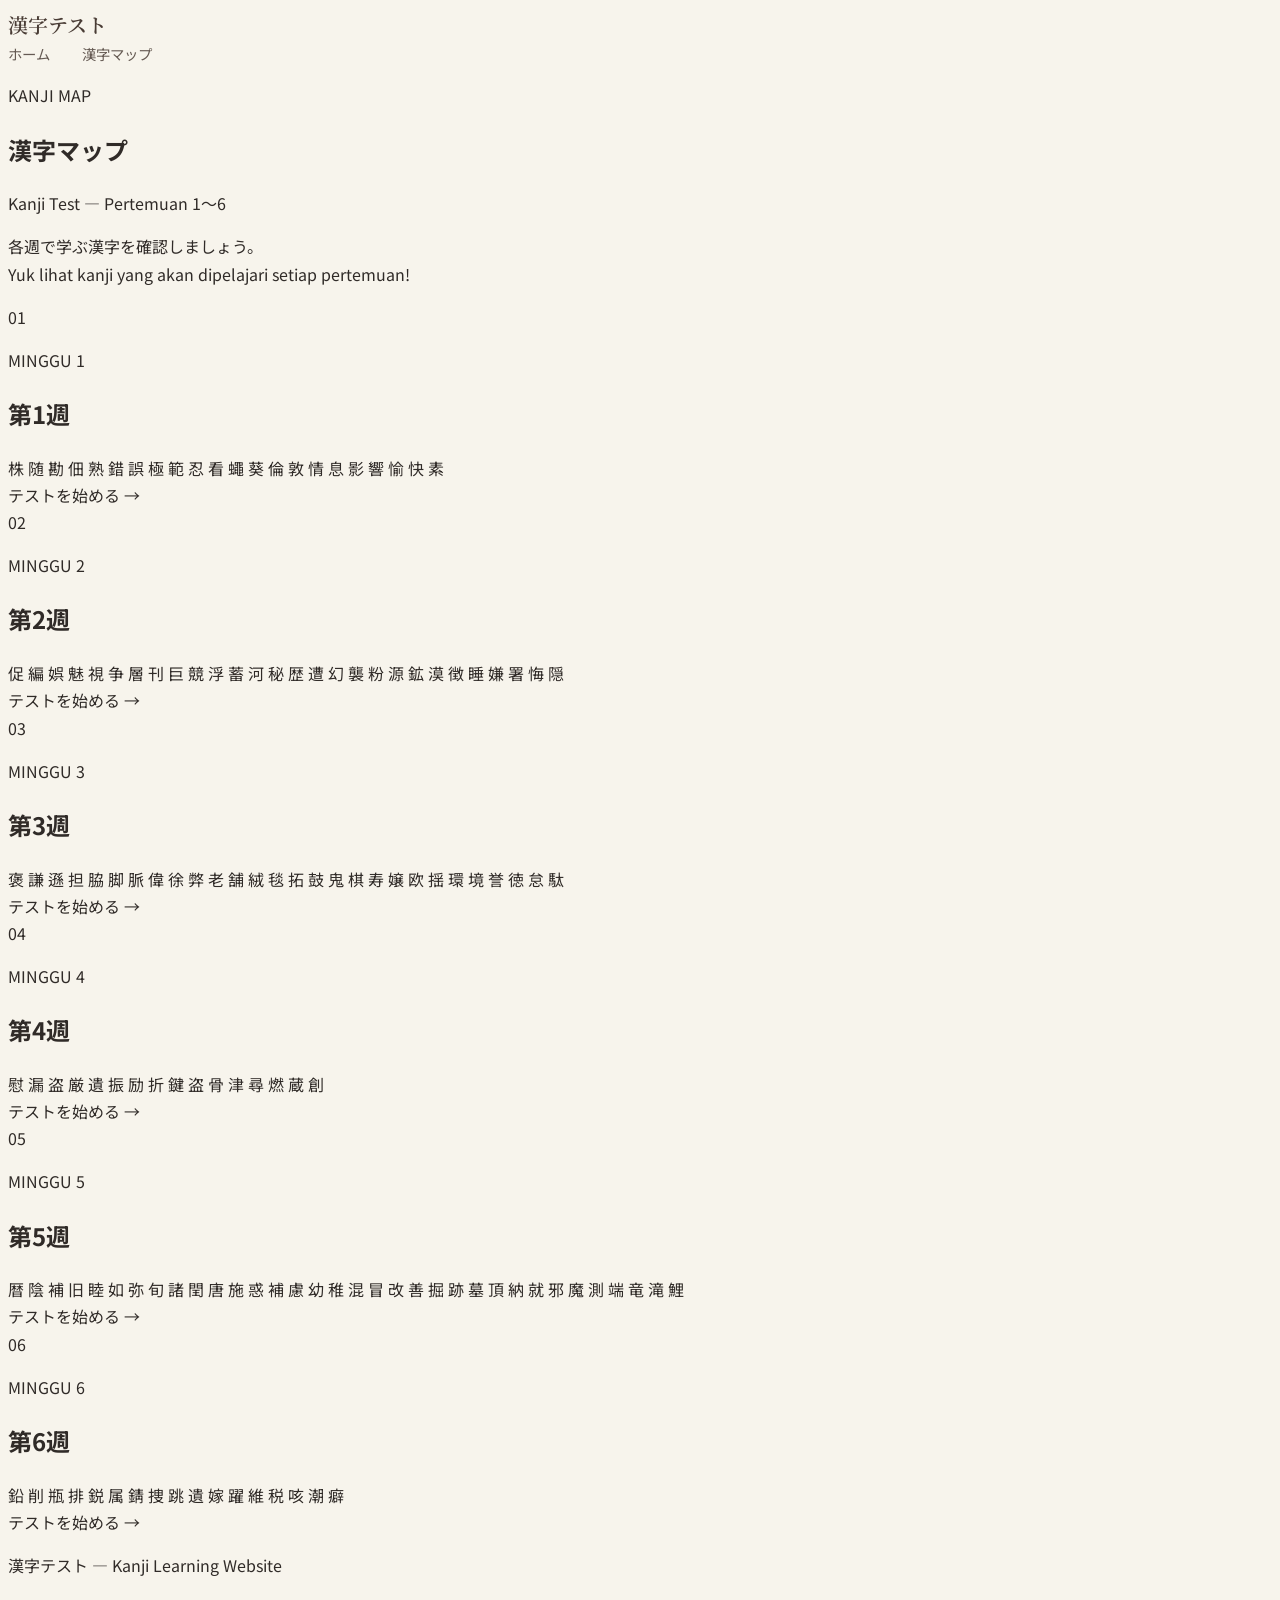
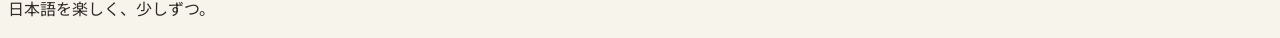
==== maps.html @ 0c9dfba2 "Add files via upload" ====
<!DOCTYPE html>
<html lang="ja">
<head>
    <meta charset="UTF-8">
    <meta name="viewport" content="width=device-width, initial-scale=1.0">

    <title>漢字マップ | Kanji Map</title>

    <!-- Google Fonts -->
    <link rel="preconnect" href="https://fonts.googleapis.com">
    <link rel="preconnect" href="https://fonts.gstatic.com" crossorigin>
    <link href="https://fonts.googleapis.com/css2?family=Noto+Sans+JP:wght@400;500;600;700&family=Noto+Serif+JP:wght@400;500;600&display=swap" rel="stylesheet">

    <!-- CSS -->
    <link rel="stylesheet" href="style.css">
</head>

<body>

    <!-- ================= HEADER ================= -->
    <header class="site-header">
        <div class="header-inner">

            <a href="index.html" class="logo">
                漢字テスト
            </a>

            <nav class="nav-menu">
                <a href="index.html">ホーム</a>
                <a href="maps.html" class="active">漢字マップ</a>
            </nav>

        </div>
    </header>


    <!-- ================= MAIN ================= -->
    <main class="map-page">

        <!-- Page Title -->
        <section class="map-hero">
            <p class="map-label">KANJI MAP</p>

            <h1>漢字マップ</h1>

            <p class="map-subtitle">
                Kanji Test — Pertemuan 1〜6
            </p>

            <p class="map-description">
                各週で学ぶ漢字を確認しましょう。
                <br>
                Yuk lihat kanji yang akan dipelajari setiap pertemuan!
            </p>
        </section>


        <!-- ================= MINGGU 1 ================= -->
        <section class="kanji-week">

            <div class="week-header">
                <span class="week-number">01</span>

                <div>
                    <p class="week-label">MINGGU 1</p>
                    <h2>第1週</h2>
                </div>
            </div>

            <div class="kanji-list">

                <span>株</span>
                <span>随</span>
                <span>勘</span>
                <span>佃</span>
                <span>熟</span>
                <span>錯</span>
                <span>誤</span>
                <span>極</span>
                <span>範</span>
                <span>忍</span>
                <span>看</span>
                <span>蠅</span>
                <span>葵</span>
                <span>倫</span>
                <span>敦</span>
                <span>情</span>
                <span>息</span>
                <span>影</span>
                <span>響</span>
                <span>愉</span>
                <span>快</span>
                <span>素</span>

            </div>

            <a href="pertemuan1.html" class="week-button">
                テストを始める →
            </a>

        </section>


        <!-- ================= MINGGU 2 ================= -->
        <section class="kanji-week">

            <div class="week-header">
                <span class="week-number">02</span>

                <div>
                    <p class="week-label">MINGGU 2</p>
                    <h2>第2週</h2>
                </div>
            </div>

            <div class="kanji-list">

                <span>促</span>
                <span>編</span>
                <span>娯</span>
                <span>魅</span>
                <span>視</span>
                <span>争</span>
                <span>層</span>
                <span>刊</span>
                <span>巨</span>
                <span>競</span>
                <span>浮</span>
                <span>蓄</span>
                <span>河</span>
                <span>秘</span>
                <span>歴</span>
                <span>遭</span>
                <span>幻</span>
                <span>襲</span>
                <span>粉</span>
                <span>源</span>
                <span>鉱</span>
                <span>漠</span>
                <span>徴</span>
                <span>睡</span>
                <span>嫌</span>
                <span>署</span>
                <span>悔</span>
                <span>隠</span>

            </div>

            <a href="pertemuan2.html" class="week-button">
                テストを始める →
            </a>

        </section>


        <!-- ================= MINGGU 3 ================= -->
        <section class="kanji-week">

            <div class="week-header">
                <span class="week-number">03</span>

                <div>
                    <p class="week-label">MINGGU 3</p>
                    <h2>第3週</h2>
                </div>
            </div>

            <div class="kanji-list">

                <span>褒</span>
                <span>謙</span>
                <span>遜</span>
                <span>担</span>
                <span>脇</span>
                <span>脚</span>
                <span>脈</span>
                <span>偉</span>
                <span>徐</span>
                <span>弊</span>
                <span>老</span>
                <span>舗</span>
                <span>絨</span>
                <span>毯</span>
                <span>拓</span>
                <span>鼓</span>
                <span>鬼</span>
                <span>棋</span>
                <span>寿</span>
                <span>嬢</span>
                <span>欧</span>
                <span>揺</span>
                <span>環</span>
                <span>境</span>
                <span>誉</span>
                <span>徳</span>
                <span>怠</span>
                <span>駄</span>

            </div>

            <a href="pertemuan3.html" class="week-button">
                テストを始める →
            </a>

        </section>


        <!-- ================= MINGGU 4 ================= -->
        <section class="kanji-week">

            <div class="week-header">
                <span class="week-number">04</span>

                <div>
                    <p class="week-label">MINGGU 4</p>
                    <h2>第4週</h2>
                </div>
            </div>

            <div class="kanji-list">

                <span>慰</span>
                <span>漏</span>
                <span>盗</span>
                <span>厳</span>
                <span>遺</span>
                <span>振</span>
                <span>励</span>
                <span>折</span>
                <span>鍵</span>
                <span>盗</span>
                <span>骨</span>
                <span>津</span>
                <span>尋</span>
                <span>燃</span>
                <span>蔵</span>
                <span>創</span>

            </div>

            <a href="pertemuan4.html" class="week-button">
                テストを始める →
            </a>

        </section>


        <!-- ================= MINGGU 5 ================= -->
        <section class="kanji-week">

            <div class="week-header">
                <span class="week-number">05</span>

                <div>
                    <p class="week-label">MINGGU 5</p>
                    <h2>第5週</h2>
                </div>
            </div>

            <div class="kanji-list">

                <span>暦</span>
                <span>陰</span>
                <span>補</span>
                <span>旧</span>
                <span>睦</span>
                <span>如</span>
                <span>弥</span>
                <span>旬</span>
                <span>諸</span>
                <span>閏</span>
                <span>唐</span>
                <span>施</span>
                <span>惑</span>
                <span>補</span>
                <span>慮</span>
                <span>幼</span>
                <span>稚</span>
                <span>混</span>
                <span>冒</span>
                <span>改</span>
                <span>善</span>
                <span>掘</span>
                <span>跡</span>
                <span>墓</span>
                <span>頂</span>
                <span>納</span>
                <span>就</span>
                <span>邪</span>
                <span>魔</span>
                <span>測</span>
                <span>端</span>
                <span>竜</span>
                <span>滝</span>
                <span>鯉</span>

            </div>

            <a href="pertemuan5.html" class="week-button">
                テストを始める →
            </a>

        </section>


        <!-- ================= MINGGU 6 ================= -->
        <section class="kanji-week">

            <div class="week-header">
                <span class="week-number">06</span>

                <div>
                    <p class="week-label">MINGGU 6</p>
                    <h2>第6週</h2>
                </div>
            </div>

            <div class="kanji-list">

                <span>鉛</span>
                <span>削</span>
                <span>瓶</span>
                <span>排</span>
                <span>鋭</span>
                <span>属</span>
                <span>錆</span>
                <span>捜</span>
                <span>跳</span>
                <span>遺</span>
                <span>嫁</span>
                <span>躍</span>
                <span>維</span>
                <span>税</span>
                <span>咳</span>
                <span>潮</span>
                <span>癖</span>

            </div>

            <a href="pertemuan6.html" class="week-button">
                テストを始める →
            </a>

        </section>

    </main>


    <!-- ================= FOOTER ================= -->
    <footer class="site-footer">
        <p>漢字テスト — Kanji Learning Website</p>
        <p>日本語を楽しく、少しずつ。</p>
    </footer>

</body>
</html>
---- style.css ----
```css
/* =========================================
   BASIC
========================================= */

* {
    margin: 0;
    padding: 0;
    box-sizing: border-box;
}

html {
    scroll-behavior: smooth;
}

body {
    font-family: "Noto Sans JP", sans-serif;
    background: #f7f4ec;
    color: #302b28;
    line-height: 1.7;
    transition: background 0.3s ease, color 0.3s ease;
}

a {
    text-decoration: none;
    color: inherit;
}


/* =========================================
   NAVBAR
========================================= */

.navbar {
    width: 100%;
    height: 72px;

    display: flex;
    align-items: center;
    justify-content: space-between;

    padding: 0 7%;

    background: rgba(247, 244, 236, 0.92);
    border-bottom: 1px solid #e6dfd2;

    position: sticky;
    top: 0;
    z-index: 100;

    backdrop-filter: blur(12px);
}

.logo {
    font-family: "Noto Serif JP", serif;
    font-size: 1.25rem;
    font-weight: 600;
    color: #493c35;
}

.nav-menu {
    display: flex;
    gap: 32px;
}

.nav-menu a {
    font-size: 0.9rem;
    color: #655a53;
    transition: color 0.2s ease;
}

.nav-menu a:hover {
    color: #53677a;
}


/* =========================================
   HERO
========================================= */

.hero {
    min-height: 620px;

    display: flex;
    align-items: center;
    justify-content: space-between;

    padding: 90px 9% 80px;

    position: relative;
    overflow: hidden;

    background:
        radial-gradient(
            circle at 80% 30%,
            rgba(109, 130, 148, 0.14),
            transparent 35%
        ),
        #f7f4ec;
}

.hero-text {
    max-width: 650px;
    position: relative;
    z-index: 2;
}

.welcome-jp {
    font-family: "Noto Serif JP", serif;
    font-size: 1.1rem;
    color: #61778b;
    margin-bottom: 10px;
}

.hero h1 {
    font-family: "Noto Serif JP", serif;
    font-size: clamp(4rem, 9vw, 7.5rem);
    font-weight: 500;
    line-height: 1.15;
    letter-spacing: 0.04em;

    color: #332b27;
}

.hero-subtitle {
    margin-top: 8px;

    font-size: 0.95rem;
    letter-spacing: 0.3em;

    color: #85786e;
}

.hero-description {
    margin-top: 28px;

    font-family: "Noto Serif JP", serif;
    font-size: 1.25rem;

    color: #4b423d;
}

.hero-description-id {
    max-width: 520px;

    margin-top: 6px;

    font-size: 0.95rem;
    color: #756b64;
}

.hero-buttons {
    display: flex;
    flex-wrap: wrap;
    gap: 12px;

    margin-top: 32px;
}


/* =========================================
   BUTTONS
========================================= */

.btn {
    display: inline-flex;
    align-items: center;
    justify-content: center;

    min-height: 48px;
    padding: 0 25px;

    border-radius: 10px;

    font-size: 0.9rem;
    font-weight: 600;

    transition:
        transform 0.2s ease,
        background 0.2s ease,
        border-color 0.2s ease;
}

.btn:hover {
    transform: translateY(-2px);
}

.btn-primary {
    background: #52697c;
    color: #ffffff;
}

.btn-primary:hover {
    background: #44596b;
}

.btn-secondary {
    border: 1px solid #c9c0b5;
    color: #554b45;
    background: rgba(255, 255, 255, 0.45);
}

.btn-secondary:hover {
    border-color: #52697c;
}


/* =========================================
   DECORATIVE KANJI
========================================= */

.hero-kanji {
    width: 390px;
    height: 390px;

    position: relative;

    display: flex;
    align-items: center;
    justify-content: center;

    border-radius: 50%;

    background:
        radial-gradient(
            circle,
            rgba(82, 105, 124, 0.13),
            rgba(82, 105, 124, 0.03) 65%,
            transparent 66%
        );
}

.kanji {
    position: absolute;

    font-family: "Noto Serif JP", serif;

    color: #596f82;

    user-select: none;
}

.kanji-1 {
    font-size: 7rem;
    transform: translate(-75px, -65px);
}

.kanji-2 {
    font-size: 6rem;
    transform: translate(80px, 40px);
}

.kanji-3 {
    font-size: 4rem;
    transform: translate(5px, 105px);

    color: #9a897c;
}


/* =========================================
   WELCOME CARD
========================================= */

.welcome-section {
    padding: 30px 9% 80px;
}

.welcome-card {
    max-width: 1050px;
    margin: auto;

    display: flex;
    align-items: center;
    gap: 22px;

    padding: 26px 30px;

    border: 1px solid #e3dbcf;
    border-radius: 16px;

    background: #fffdf8;

    box-shadow: 0 8px 30px rgba(65, 52, 43, 0.05);
}

.welcome-icon {
    width: 62px;
    height: 62px;

    flex-shrink: 0;

    display: flex;
    align-items: center;
    justify-content: center;

    border-radius: 14px;

    background: #e9eef1;

    font-family: "Noto Serif JP", serif;
    font-size: 1.8rem;

    color: #52697c;
}

.welcome-card h2 {
    font-family: "Noto Serif JP", serif;
    font-size: 1.25rem;

    color: #433a35;
}

.welcome-card p {
    margin-top: 4px;

    font-size: 0.9rem;
    color: #746b64;
}


/* =========================================
   MENU SECTION
========================================= */

.menu-section {
    padding: 20px 9% 100px;
}

.section-heading {
    max-width: 700px;
    margin: 0 auto 42px;

    text-align: center;
}

.section-label {
    font-size: 0.72rem;
    font-weight: 700;

    letter-spacing: 0.2em;

    color: #718394;
}

.section-heading h2 {
    margin-top: 8px;

    font-family: "Noto Serif JP", serif;
    font-size: 2.3rem;
    font-weight: 500;

    color: #3d342f;
}

.section-heading p {
    margin-top: 5px;

    color: #7b716a;
    font-size: 0.9rem;
}


/* =========================================
   MENU GRID
========================================= */

.menu-grid {
    max-width: 1050px;
    margin: auto;

    display: grid;

    grid-template-columns:
        repeat(2, minmax(0, 1fr));

    gap: 16px;
}


/* =========================================
   MENU CARD
========================================= */

.menu-card {
    min-height: 150px;

    display: flex;
    align-items: center;
    gap: 20px;

    padding: 22px;

    position: relative;

    border: 1px solid #e3dbcf;
    border-radius: 16px;

    background: #fffdf8;

    transition:
        transform 0.2s ease,
        box-shadow 0.2s ease,
        border-color 0.2s ease;
}

.menu-card:hover {
    transform: translateY(-4px);

    border-color: #b7c3cc;

    box-shadow:
        0 14px 35px rgba(60, 49, 42, 0.08);
}

.map-card {
    grid-column: 1 / -1;

    background:
        linear-gradient(
            135deg,
            #fffdf8,
            #f0f3f4
        );
}

.card-icon {
    width: 68px;
    height: 68px;

    flex-shrink: 0;

    display: flex;
    align-items: center;
    justify-content: center;

    border-radius: 14px;

    background: #edf0f1;

    font-family: "Noto Serif JP", serif;
    font-size: 2rem;

    color: #566d80;
}

.map-card .card-icon {
    font-family: "Noto Sans JP", sans-serif;
    font-size: 1.7rem;
}

.card-content {
    padding-right: 30px;
}

.card-number {
    font-size: 0.68rem;
    font-weight: 700;

    letter-spacing: 0.15em;

    color: #8b7c70;
}

.card-content h3 {
    margin-top: 2px;

    font-family: "Noto Serif JP", serif;
    font-size: 1.4rem;
    font-weight: 500;

    color: #3d342f;
}

.card-content p {
    margin-top: 2px;

    font-size: 0.82rem;
    color: #81766e;
}

.arrow {
    position: absolute;
    right: 22px;

    font-size: 1.3rem;

    color: #8b7f76;

    transition:
        transform 0.2s ease,
        color 0.2s ease;
}

.menu-card:hover .arrow {
    transform: translateX(4px);
    color: #52697c;
}


/* =========================================
   FOOTER
========================================= */

.footer {
    padding: 35px 20px;

    text-align: center;

    border-top: 1px solid #e3dbcf;

    color: #82776f;

    background: #f1ede4;
}

.footer p {
    font-family: "Noto Serif JP", serif;
    font-size: 1rem;
}

.footer span {
    display: block;

    margin-top: 3px;

    font-size: 0.72rem;
    letter-spacing: 0.12em;
}


/* =========================================
   DARK MODE
   Mengikuti pengaturan perangkat
========================================= */

@media (prefers-color-scheme: dark) {

    body {
        background: #1d1c1b;
        color: #eee9e2;
    }

    .navbar {
        background: rgba(29, 28, 27, 0.94);
        border-bottom-color: #363331;
    }

    .logo {
        color: #eee9e2;
    }

    .nav-menu a {
        color: #bdb5ad;
    }

    .nav-menu a:hover {
        color: #a9bfd0;
    }

    .hero {
        background:
            radial-gradient(
                circle at 80% 30%,
                rgba(100, 127, 150, 0.15),
                transparent 35%
            ),
            #1d1c1b;
    }

    .welcome-jp {
        color: #9db2c4;
    }

    .hero h1 {
        color: #f2eee8;
    }

    .hero-subtitle {
        color: #aaa098;
    }

    .hero-description {
        color: #d3cbc3;
    }

    .hero-description-id {
        color: #a9a19a;
    }

    .btn-secondary {
        background: #272523;
        border-color: #514b46;
        color: #ddd6cf;
    }

    .btn-secondary:hover {
        border-color: #91a9bc;
    }

    .welcome-card,
    .menu-card {
        background: #252321;
        border-color: #3c3835;
        box-shadow: none;
    }

    .welcome-card h2,
    .card-content h3 {
        color: #eee8e1;
    }

    .welcome-card p,
    .card-content p,
    .section-heading p {
        color: #aaa19a;
    }

    .welcome-icon,
    .card-icon {
        background: #30383e;
        color: #a9bfd0;
    }

    .map-card {
        background:
            linear-gradient(
                135deg,
                #252321,
                #292e31
            );
    }

    .section-label {
        color: #9cb0c0;
    }

    .section-heading h2 {
        color: #eee8e1;
    }

    .card-number {
        color: #a89b8f;
    }

    .arrow {
        color: #aaa099;
    }

    .menu-card:hover {
        border-color: #667887;
        box-shadow: 0 14px 35px rgba(0, 0, 0, 0.2);
    }

    .footer {
        background: #171615;
        border-top-color: #363331;
        color: #9d958e;
    }
}


/* =========================================
   TABLET
========================================= */

@media (max-width: 900px) {

    .hero {
        padding-left: 7%;
        padding-right: 7%;
    }

    .hero-kanji {
        width: 280px;
        height: 280px;
    }

    .kanji-1 {
        font-size: 5.5rem;
    }

    .kanji-2 {
        font-size: 4.8rem;
    }

    .kanji-3 {
        font-size: 3.2rem;
    }

    .menu-section,
    .welcome-section {
        padding-left: 7%;
        padding-right: 7%;
    }
}


/* =========================================
   MOBILE
========================================= */

@media (max-width: 650px) {

    .navbar {
        height: 64px;
        padding: 0 5%;
    }

    .nav-menu {
        gap: 14px;
    }

    .nav-menu a {
        font-size: 0.75rem;
    }

    .hero {
        min-height: auto;

        padding:
            65px 7% 70px;

        text-align: center;

        display: flex;
        flex-direction: column;
    }

    .hero h1 {
        font-size: clamp(3.3rem, 15vw, 5rem);
    }

    .hero-description {
        font-size: 1.05rem;
    }

    .hero-description-id {
        font-size: 0.85rem;
    }

    .hero-buttons {
        justify-content: center;
    }

    .hero-kanji {
        width: 230px;
        height: 230px;

        margin-top: 45px;
    }

    .kanji-1 {
        font-size: 4.5rem;
        transform: translate(-45px, -40px);
    }

    .kanji-2 {
        font-size: 4rem;
        transform: translate(45px, 35px);
    }

    .kanji-3 {
        font-size: 2.7rem;
        transform: translate(0, 70px);
    }

    .welcome-section {
        padding:
            10px 5% 65px;
    }

    .welcome-card {
        align-items: flex-start;
        padding: 20px;
    }

    .welcome-icon {
        width: 52px;
        height: 52px;
        font-size: 1.5rem;
    }

    .menu-section {
        padding:
            10px 5% 70px;
    }

    .section-heading h2 {
        font-size: 1.9rem;
    }

    .menu-grid {
        grid-template-columns: 1fr;
    }

    .map-card {
        grid-column: auto;
    }

    .menu-card {
        min-height: 125px;
        padding: 18px;
    }

    .card-icon {
        width: 56px;
        height: 56px;
        font-size: 1.7rem;
    }

    .card-content h3 {
        font-size: 1.2rem;
    }

    .card-content p {
        font-size: 0.76rem;
    }
}


/* =========================================
   VERY SMALL SCREEN
========================================= */

@media (max-width: 400px) {

    .nav-menu a:first-child {
        display: none;
    }

    .hero {
        padding-top: 50px;
    }

    .hero-buttons {
        flex-direction: column;
        width: 100%;
    }

    .btn {
        width: 100%;
    }
}
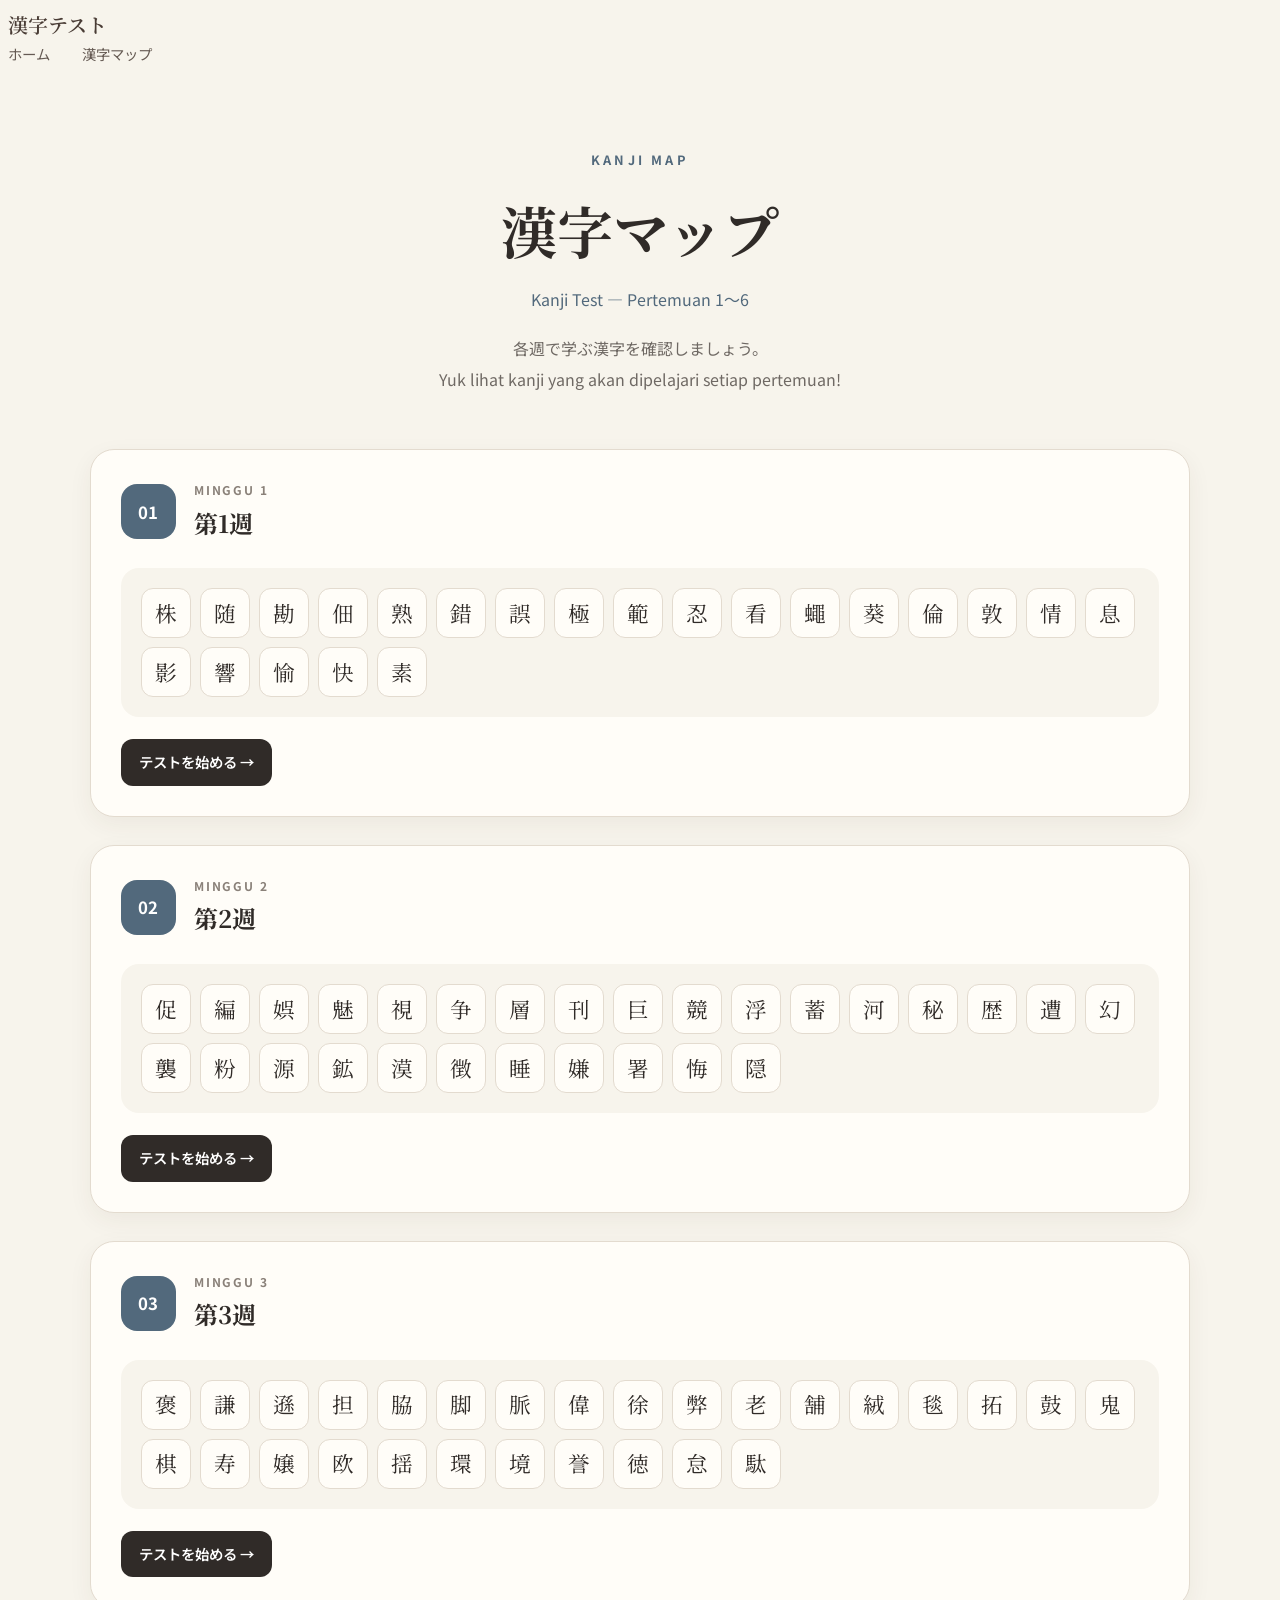
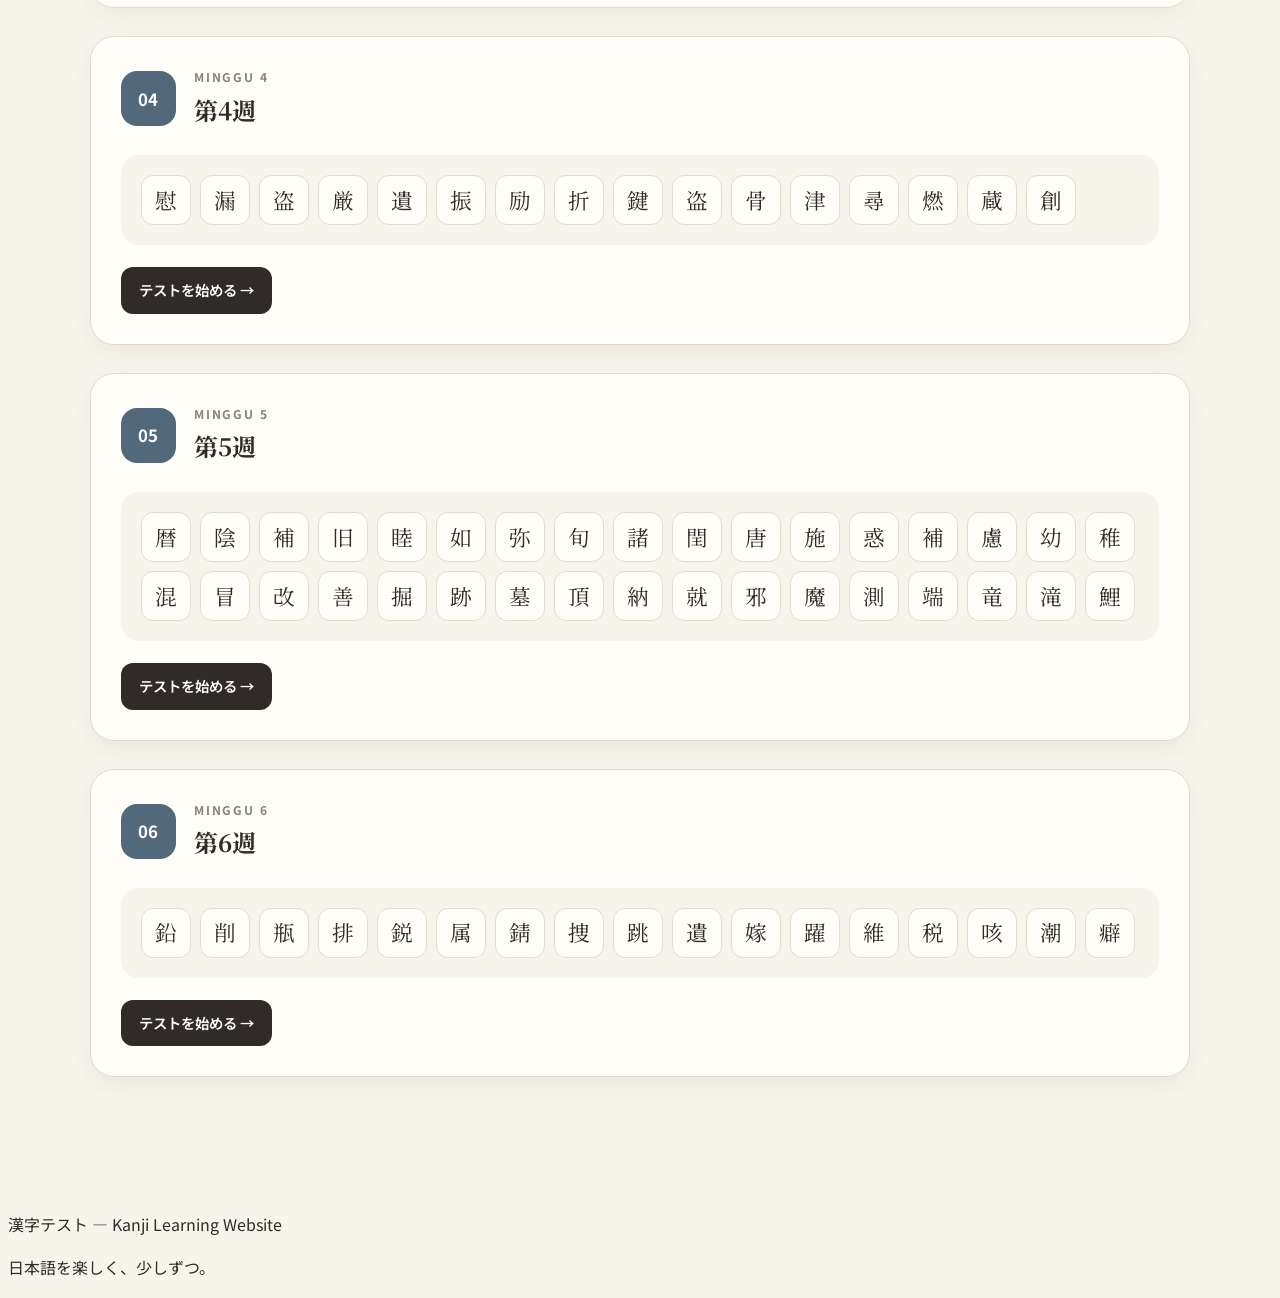
==== commit c88b43f4: "Add files via upload" ====
--- a/maps.html
+++ b/maps.html
@@ -94,7 +94,7 @@
 
             </div>
 
-            <a href="pertemuan1.html" class="week-button">
+            <a href="pertemuan 1.html" class="week-button">
                 テストを始める →
             </a>
 
@@ -146,7 +146,7 @@
 
             </div>
 
-            <a href="pertemuan2.html" class="week-button">
+            <a href="pertemuan 2.html" class="week-button">
                 テストを始める →
             </a>
 
@@ -198,7 +198,7 @@
 
             </div>
 
-            <a href="pertemuan3.html" class="week-button">
+            <a href="pertemuan 3.html" class="week-button">
                 テストを始める →
             </a>
 
@@ -238,7 +238,7 @@
 
             </div>
 
-            <a href="pertemuan4.html" class="week-button">
+            <a href="pertemuan 4.html" class="week-button">
                 テストを始める →
             </a>
 
@@ -296,7 +296,7 @@
 
             </div>
 
-            <a href="pertemuan5.html" class="week-button">
+            <a href="pertemuan 5.html" class="week-button">
                 テストを始める →
             </a>
 
@@ -337,7 +337,7 @@
 
             </div>
 
-            <a href="pertemuan6.html" class="week-button">
+            <a href="pertemuan 6.html" class="week-button">
                 テストを始める →
             </a>
 
--- a/style.css
+++ b/style.css
@@ -1,4 +1,4 @@
-```css
+css
 /* =========================================
    BASIC
 ========================================= */
@@ -316,6 +316,205 @@
 
     font-size: 0.9rem;
     color: #746b64;
+}
+
+
+/* =========================================
+   MESSAGE FOR FRIENDS
+========================================= */
+
+.message-section {
+    padding: 0 9% 80px;
+}
+
+.message-card {
+    max-width: 1050px;
+    margin: auto;
+
+    display: flex;
+    align-items: center;
+    gap: 24px;
+
+    padding: 30px 34px;
+
+    border: 1px solid #e3dbcf;
+    border-radius: 20px;
+
+    background:
+        linear-gradient(
+            135deg,
+            #fffdf8,
+            #f1f3f3
+        );
+
+    box-shadow: 0 8px 30px rgba(65, 52, 43, 0.05);
+
+    position: relative;
+    overflow: hidden;
+}
+
+.message-card::after {
+    content: "頑張ろう";
+    
+    position: absolute;
+    right: 28px;
+    bottom: -15px;
+
+    font-family: "Noto Serif JP", serif;
+    font-size: 4rem;
+
+    color: rgba(82, 105, 124, 0.06);
+
+    pointer-events: none;
+}
+
+.message-icon {
+    width: 64px;
+    height: 64px;
+
+    flex-shrink: 0;
+
+    display: flex;
+    align-items: center;
+    justify-content: center;
+
+    border-radius: 16px;
+
+    background: #f0e8dc;
+
+    font-size: 1.7rem;
+}
+
+.message-content {
+    position: relative;
+    z-index: 1;
+}
+
+.message-label {
+    font-size: 0.68rem;
+    font-weight: 700;
+
+    letter-spacing: 0.2em;
+
+    color: #718394;
+}
+
+.message-content h2 {
+    margin-top: 3px;
+
+    font-family: "Noto Serif JP", serif;
+    font-size: 1.45rem;
+    font-weight: 500;
+
+    color: #3d342f;
+}
+
+.message-content p {
+    margin-top: 7px;
+
+    font-size: 0.88rem;
+
+    color: #746b64;
+}
+
+.message-content .message-end {
+    margin-top: 12px;
+
+    font-family: "Noto Serif JP", serif;
+    font-weight: 600;
+
+    color: #52697c;
+}
+
+
+/* =========================================
+   MESSAGE - DARK MODE
+========================================= */
+
+@media (prefers-color-scheme: dark) {
+
+    .message-card {
+        background:
+            linear-gradient(
+                135deg,
+                #252321,
+                #292e31
+            );
+
+        border-color: #3c3835;
+
+        box-shadow: none;
+    }
+
+    .message-icon {
+        background: #35312d;
+    }
+
+    .message-label {
+        color: #9cb0c0;
+    }
+
+    .message-content h2 {
+        color: #eee8e1;
+    }
+
+    .message-content p {
+        color: #aaa19a;
+    }
+
+    .message-content .message-end {
+        color: #a9bfd0;
+    }
+
+    .message-card::after {
+        color: rgba(169, 191, 208, 0.05);
+    }
+}
+
+
+/* =========================================
+   MESSAGE - MOBILE
+========================================= */
+
+@media (max-width: 650px) {
+
+    .message-section {
+        padding:
+            0 5% 65px;
+    }
+
+    .message-card {
+        align-items: flex-start;
+
+        gap: 16px;
+
+        padding: 22px;
+
+        border-radius: 17px;
+    }
+
+    .message-icon {
+        width: 50px;
+        height: 50px;
+
+        border-radius: 13px;
+
+        font-size: 1.4rem;
+    }
+
+    .message-content h2 {
+        font-size: 1.25rem;
+    }
+
+    .message-content p {
+        font-size: 0.82rem;
+    }
+
+    .message-card::after {
+        font-size: 2.8rem;
+        right: 15px;
+        bottom: -8px;
+    }
 }
 
 
@@ -841,4 +1040,737 @@
     .btn {
         width: 100%;
     }
+}
+/* =========================================
+   KANJI MAP
+========================================= */
+
+.map-page {
+    width: min(1100px, 92%);
+    margin: 0 auto;
+    padding: 70px 0 90px;
+}
+
+/* Hero */
+
+.map-hero {
+    text-align: center;
+    margin-bottom: 55px;
+}
+
+.map-label {
+    font-size: 0.8rem;
+    letter-spacing: 0.25em;
+    font-weight: 700;
+    color: #52697c;
+    margin-bottom: 12px;
+}
+
+.map-hero h1 {
+    font-family: "Noto Serif JP", serif;
+    font-size: clamp(2.2rem, 5vw, 3.5rem);
+    margin: 0;
+}
+
+.map-subtitle {
+    margin-top: 8px;
+    font-size: 1rem;
+    color: #52697c;
+}
+
+.map-description {
+    margin-top: 20px;
+    line-height: 1.9;
+    color: #6f6964;
+}
+
+
+/* Week Box */
+
+.kanji-week {
+    background: #fffdf8;
+    border: 1px solid #e3dbcf;
+    border-radius: 24px;
+    padding: 30px;
+    margin-bottom: 28px;
+
+    box-shadow: 0 8px 25px rgba(60, 45, 30, 0.06);
+
+    transition:
+        transform 0.2s ease,
+        box-shadow 0.2s ease;
+}
+
+.kanji-week:hover {
+    transform: translateY(-3px);
+    box-shadow: 0 12px 30px rgba(60, 45, 30, 0.10);
+}
+
+
+/* Week Header */
+
+.week-header {
+    display: flex;
+    align-items: center;
+    gap: 18px;
+    margin-bottom: 25px;
+}
+
+.week-number {
+    width: 55px;
+    height: 55px;
+
+    display: flex;
+    align-items: center;
+    justify-content: center;
+
+    border-radius: 16px;
+
+    background: #52697c;
+    color: white;
+
+    font-size: 1.05rem;
+    font-weight: 700;
+    letter-spacing: 0.05em;
+}
+
+.week-label {
+    margin: 0 0 2px;
+
+    font-size: 0.75rem;
+    font-weight: 700;
+    letter-spacing: 0.15em;
+
+    color: #8a8179;
+}
+
+.week-header h2 {
+    margin: 0;
+
+    font-family: "Noto Serif JP", serif;
+    font-size: 1.5rem;
+}
+
+
+/* Kanji List */
+
+.kanji-list {
+    display: flex;
+    flex-wrap: wrap;
+    gap: 9px;
+
+    padding: 20px;
+
+    background: #f7f4ec;
+    border-radius: 18px;
+}
+
+.kanji-list span {
+    width: 48px;
+    height: 48px;
+
+    display: flex;
+    align-items: center;
+    justify-content: center;
+
+    background: #fffdf8;
+    border: 1px solid #e3dbcf;
+    border-radius: 12px;
+
+    font-family: "Noto Serif JP", serif;
+    font-size: 1.35rem;
+
+    transition:
+        transform 0.15s ease,
+        background 0.15s ease;
+}
+
+.kanji-list span:hover {
+    transform: translateY(-3px);
+    background: #f0e8dc;
+}
+
+
+/* Test Button */
+
+.week-button {
+    display: inline-flex;
+    align-items: center;
+
+    margin-top: 22px;
+    padding: 11px 18px;
+
+    border-radius: 12px;
+
+    background: #302b28;
+    color: #ffffff;
+
+    text-decoration: none;
+    font-size: 0.9rem;
+    font-weight: 600;
+
+    transition:
+        transform 0.2s ease,
+        opacity 0.2s ease;
+}
+
+.week-button:hover {
+    transform: translateX(3px);
+    opacity: 0.85;
+}
+
+
+/* =========================================
+   DARK MODE
+========================================= */
+
+@media (prefers-color-scheme: dark) {
+
+    .map-label {
+        color: #a9bfd0;
+    }
+
+    .map-subtitle {
+        color: #a9bfd0;
+    }
+
+    .map-description {
+        color: #b8b0a9;
+    }
+
+    .kanji-week {
+        background: #252321;
+        border-color: #3a3632;
+
+        box-shadow: 0 8px 25px rgba(0, 0, 0, 0.18);
+    }
+
+    .week-number {
+        background: #607b90;
+    }
+
+    .week-label {
+        color: #99918b;
+    }
+
+    .kanji-list {
+        background: #1d1c1b;
+    }
+
+    .kanji-list span {
+        background: #292725;
+        border-color: #403b37;
+        color: #f4eee7;
+    }
+
+    .kanji-list span:hover {
+        background: #35312d;
+    }
+
+    .week-button {
+        background: #eee8df;
+        color: #282522;
+    }
+}
+
+
+/* =========================================
+   MOBILE
+========================================= */
+
+@media (max-width: 600px) {
+
+    .map-page {
+        width: 90%;
+        padding: 45px 0 65px;
+    }
+
+    .map-hero {
+        margin-bottom: 35px;
+    }
+
+    .kanji-week {
+        padding: 20px;
+        border-radius: 19px;
+    }
+
+    .week-header {
+        gap: 12px;
+        margin-bottom: 18px;
+    }
+
+    .week-number {
+        width: 45px;
+        height: 45px;
+        border-radius: 13px;
+        font-size: 0.9rem;
+    }
+
+    .week-header h2 {
+        font-size: 1.25rem;
+    }
+
+    .kanji-list {
+        padding: 14px;
+        gap: 7px;
+    }
+
+    .kanji-list span {
+        width: 42px;
+        height: 42px;
+
+        border-radius: 10px;
+        font-size: 1.15rem;
+    }
+
+    .week-button {
+        width: 100%;
+        justify-content: center;
+    }
+}
+/* =========================================
+   QUIZ PAGE
+========================================= */
+
+.quiz-page {
+    width: min(900px, 92%);
+    margin: 0 auto;
+    padding: 60px 0 90px;
+}
+
+
+/* HERO */
+
+.quiz-hero {
+    text-align: center;
+    margin-bottom: 35px;
+}
+
+.quiz-label {
+    color: #52697c;
+    font-size: 0.8rem;
+    font-weight: 700;
+    letter-spacing: 0.25em;
+}
+
+.quiz-hero h1 {
+    font-family: "Noto Serif JP", serif;
+    font-size: 3rem;
+    margin: 10px 0 0;
+}
+
+.quiz-subtitle {
+    color: #6f6964;
+    margin: 5px 0;
+}
+
+
+/* QUIZ SELECTOR */
+
+.quiz-selector {
+    display: grid;
+    grid-template-columns: repeat(3, 1fr);
+    gap: 12px;
+    margin-bottom: 25px;
+}
+
+.quiz-select {
+    border: 1px solid #e3dbcf;
+    background: #fffdf8;
+    border-radius: 16px;
+    padding: 15px;
+
+    cursor: pointer;
+
+    font-family: "Noto Sans JP", sans-serif;
+
+    transition: 0.2s ease;
+}
+
+.quiz-select span {
+    display: block;
+    font-weight: 700;
+}
+
+.quiz-select small {
+    display: block;
+    margin-top: 4px;
+    color: #8a8179;
+}
+
+.quiz-select:hover {
+    transform: translateY(-2px);
+}
+
+.quiz-select.active {
+    background: #52697c;
+    color: white;
+    border-color: #52697c;
+}
+
+.quiz-select.active small {
+    color: #e8eef2;
+}
+
+
+/* QUIZ CARD */
+
+.quiz-card,
+.result-card {
+    background: #fffdf8;
+    border: 1px solid #e3dbcf;
+    border-radius: 25px;
+
+    padding: 35px;
+
+    box-shadow: 0 10px 30px rgba(60, 45, 30, 0.07);
+}
+
+
+/* TOP */
+
+.quiz-top {
+    display: flex;
+    justify-content: space-between;
+    align-items: center;
+
+    font-weight: 700;
+    color: #52697c;
+}
+
+
+/* PROGRESS */
+
+.progress-container {
+    width: 100%;
+    height: 7px;
+
+    background: #eee8df;
+
+    border-radius: 20px;
+
+    margin: 18px 0 35px;
+
+    overflow: hidden;
+}
+
+#progressBar {
+    height: 100%;
+    width: 0;
+
+    background: #52697c;
+
+    transition: width 0.3s ease;
+}
+
+
+/* QUESTION */
+
+.question-area {
+    text-align: center;
+}
+
+.question-type {
+    display: inline-block;
+
+    padding: 6px 12px;
+
+    border-radius: 20px;
+
+    background: #f0e8dc;
+    color: #6d6258;
+
+    font-size: 0.8rem;
+    font-weight: 700;
+}
+
+.question-area h2 {
+    font-family: "Noto Serif JP", serif;
+
+    font-size: clamp(1.4rem, 4vw, 2rem);
+
+    line-height: 1.7;
+
+    margin: 25px 0 30px;
+}
+
+
+/* ANSWERS */
+
+.answer-area {
+    display: grid;
+    grid-template-columns: repeat(2, 1fr);
+    gap: 12px;
+}
+
+.answer-choice {
+    min-height: 60px;
+
+    padding: 12px 15px;
+
+    border-radius: 14px;
+
+    border: 1px solid #ddd4c8;
+
+    background: #fff;
+
+    font-family: "Noto Sans JP", sans-serif;
+
+    font-size: 1rem;
+
+    cursor: pointer;
+
+    transition: 0.2s ease;
+}
+
+.answer-choice:hover:not(:disabled) {
+    transform: translateY(-2px);
+    border-color: #52697c;
+}
+
+.answer-choice.correct {
+    background: #e3eee7;
+    border-color: #6f9b7e;
+    color: #315c3e;
+}
+
+.answer-choice.wrong {
+    background: #f4e2df;
+    border-color: #b87970;
+    color: #743e37;
+}
+
+
+/* NEXT BUTTON */
+
+.next-button {
+    width: 100%;
+
+    margin-top: 25px;
+
+    padding: 14px;
+
+    border: none;
+    border-radius: 14px;
+
+    background: #302b28;
+    color: white;
+
+    font-family: "Noto Sans JP", sans-serif;
+    font-weight: 700;
+
+    cursor: pointer;
+
+    transition: 0.2s ease;
+}
+
+.next-button:hover:not(:disabled) {
+    opacity: 0.85;
+    transform: translateY(-2px);
+}
+
+.next-button:disabled {
+    opacity: 0.35;
+    cursor: not-allowed;
+}
+
+
+/* =========================================
+   RESULT
+========================================= */
+
+.result-card {
+    text-align: center;
+}
+
+.result-label {
+    color: #52697c;
+    font-size: 0.8rem;
+    font-weight: 700;
+    letter-spacing: 0.2em;
+}
+
+.result-card h2 {
+    font-family: "Noto Serif JP", serif;
+    font-size: 2rem;
+}
+
+.score-circle {
+    width: 140px;
+    height: 140px;
+
+    margin: 25px auto;
+
+    border-radius: 50%;
+
+    background: #f0e8dc;
+
+    display: flex;
+    align-items: center;
+    justify-content: center;
+}
+
+#scoreText {
+    font-size: 2rem;
+    font-weight: 700;
+    color: #52697c;
+}
+
+#resultMessage {
+    color: #6f6964;
+}
+
+.result-detail {
+    display: flex;
+    justify-content: center;
+    gap: 20px;
+
+    margin: 20px 0;
+
+    font-weight: 600;
+}
+
+.result-buttons {
+    display: flex;
+    justify-content: center;
+    gap: 12px;
+
+    margin-top: 25px;
+}
+
+.retry-button,
+.map-button {
+    padding: 12px 20px;
+
+    border-radius: 12px;
+
+    font-family: "Noto Sans JP", sans-serif;
+    font-weight: 700;
+
+    cursor: pointer;
+
+    text-decoration: none;
+}
+
+.retry-button {
+    border: none;
+    background: #52697c;
+    color: white;
+}
+
+.map-button {
+    background: #f0e8dc;
+    color: #302b28;
+}
+
+
+/* =========================================
+   DARK MODE
+========================================= */
+
+@media (prefers-color-scheme: dark) {
+
+    .quiz-label {
+        color: #a9bfd0;
+    }
+
+    .quiz-subtitle {
+        color: #aaa39d;
+    }
+
+    .quiz-select,
+    .quiz-card,
+    .result-card {
+        background: #252321;
+        border-color: #3a3632;
+    }
+
+    .quiz-select small {
+        color: #99918b;
+    }
+
+    .quiz-select.active {
+        background: #607b90;
+        border-color: #607b90;
+    }
+
+    .progress-container {
+        background: #3a3632;
+    }
+
+    .question-type {
+        background: #35312d;
+        color: #c7bfb7;
+    }
+
+    .answer-choice {
+        background: #292725;
+        border-color: #403b37;
+        color: #f4eee7;
+    }
+
+    .answer-choice.correct {
+        background: #294132;
+        color: #b8d9c1;
+    }
+
+    .answer-choice.wrong {
+        background: #492d29;
+        color: #e2b5ae;
+    }
+
+    .next-button {
+        background: #eee8df;
+        color: #282522;
+    }
+
+    .score-circle {
+        background: #35312d;
+    }
+
+    .map-button {
+        background: #35312d;
+        color: #eee8df;
+    }
+}
+
+
+/* =========================================
+   MOBILE
+========================================= */
+
+@media (max-width: 600px) {
+
+    .quiz-page {
+        width: 90%;
+        padding: 45px 0 65px;
+    }
+
+    .quiz-hero h1 {
+        font-size: 2.3rem;
+    }
+
+    .quiz-selector {
+        grid-template-columns: 1fr;
+    }
+
+    .quiz-card,
+    .result-card {
+        padding: 22px;
+        border-radius: 20px;
+    }
+
+    .answer-area {
+        grid-template-columns: 1fr;
+    }
+
+    .result-buttons {
+        flex-direction: column;
+    }
+
+    .retry-button,
+    .map-button {
+        width: 100%;
+        text-align: center;
+    }
 }
